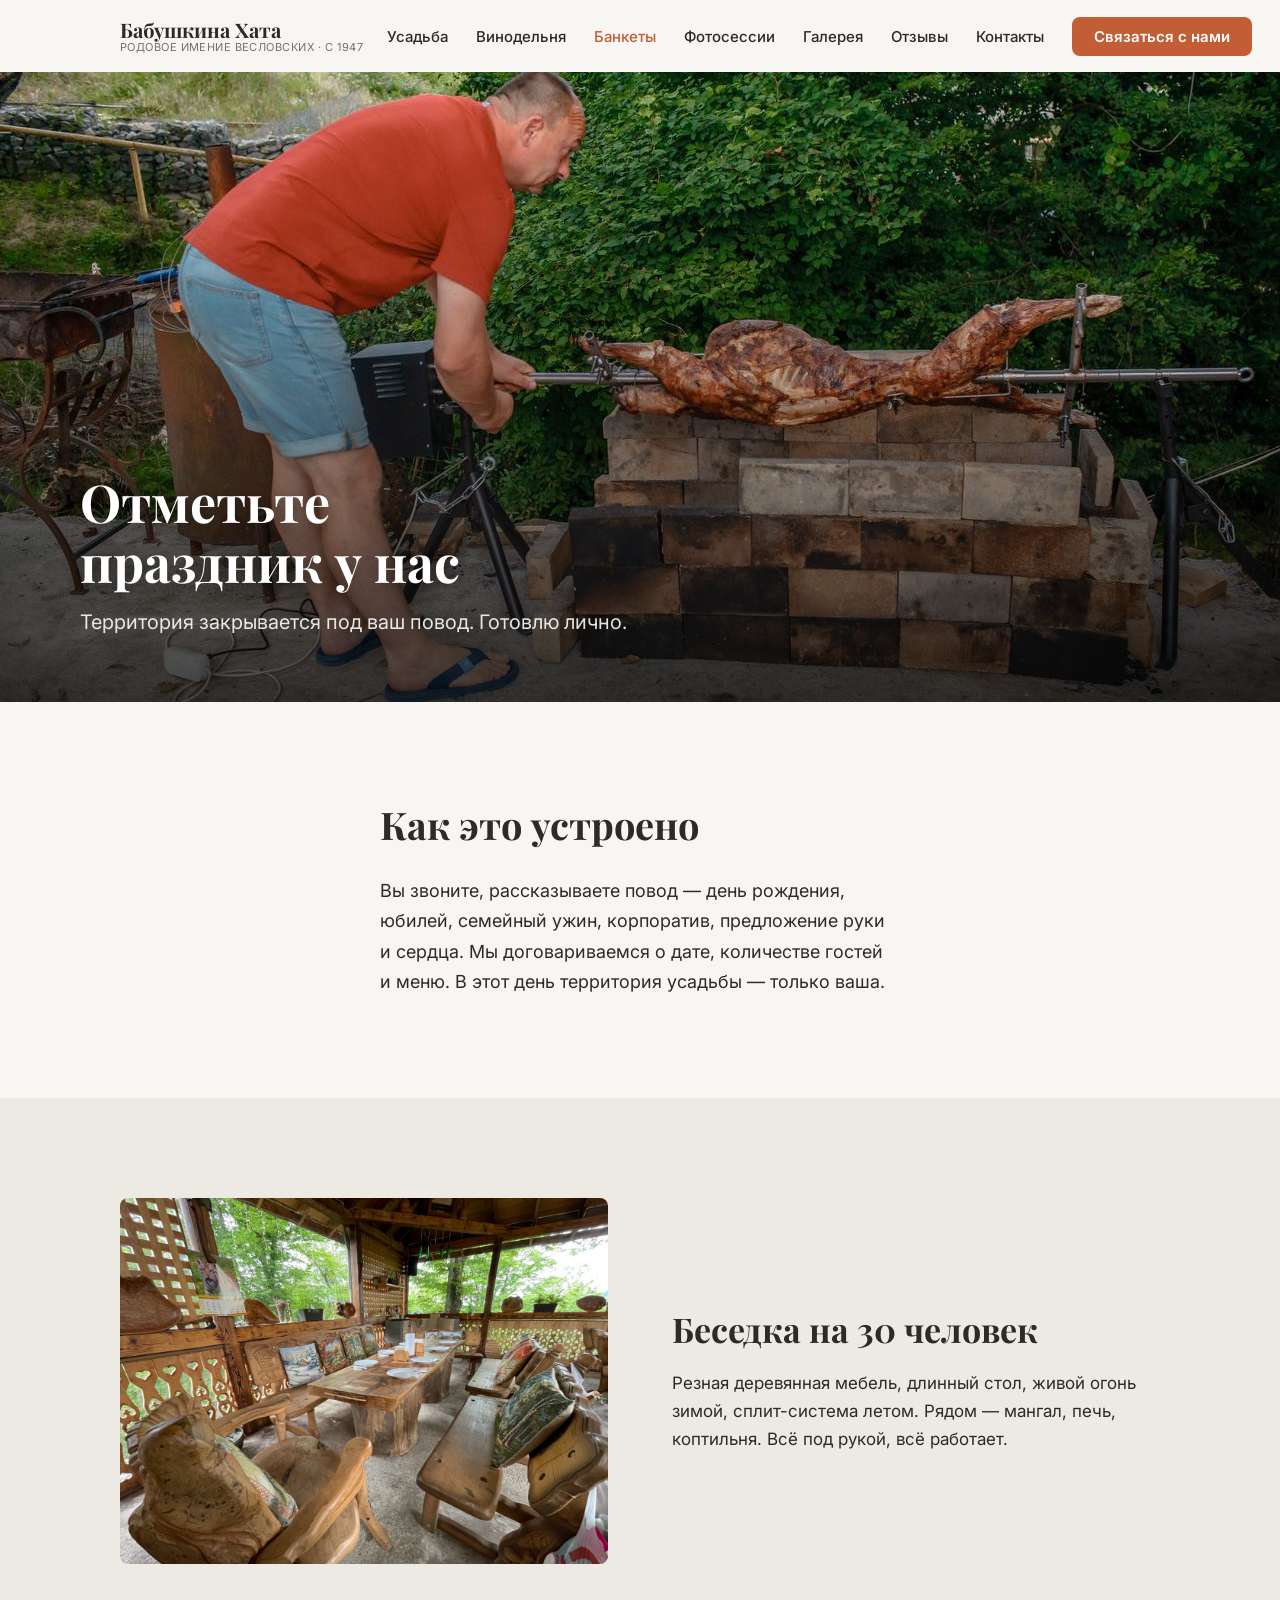
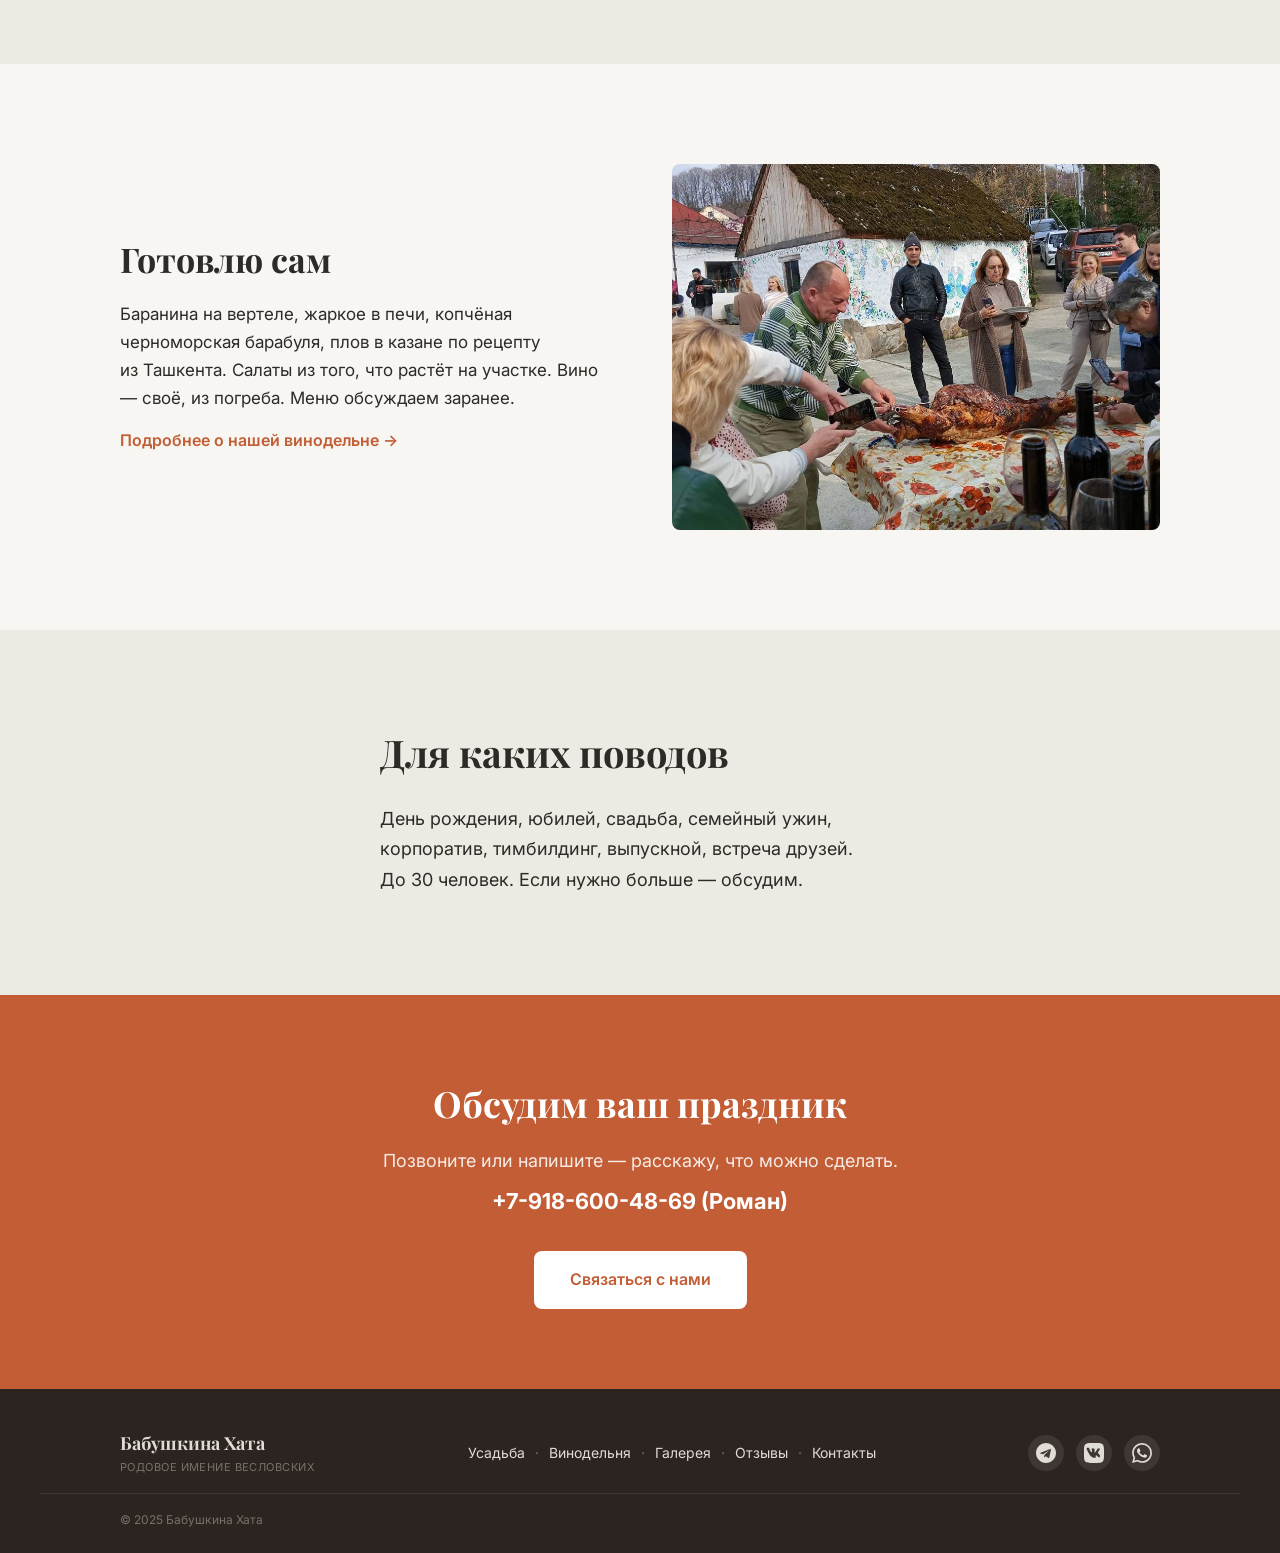
==== banquets.html @ 0d8b3076 "Update" ====
<!doctype html>
<html lang="ru">
<head>
<meta charset="utf-8"/>
<meta name="viewport" content="width=device-width, initial-scale=1"/>
<title>Банкеты и праздники — Бабушкина Хата · Сочи</title>
<meta name="description" content="Банкеты до 30 человек в усадьбе Бабушкина Хата. Открытая беседка, живой огонь, меню от хозяина. Сочи, с. Прогресс."/>
<link rel="preconnect" href="https://fonts.googleapis.com"/>
<link rel="preconnect" href="https://fonts.gstatic.com" crossorigin=""/>
<link href="https://fonts.googleapis.com/css2?family=Playfair+Display:ital,wght@0,400;0,700;1,400&family=Inter:wght@400;500;600&display=swap" rel="stylesheet"/>
<style>
*, *::before, *::after { box-sizing: border-box; margin: 0; padding: 0; }
html { scroll-behavior: smooth; }
body { font-family: 'Inter', sans-serif; background: #F7F6F3; color: #2D2A27; font-size: 18px; line-height: 1.6; -webkit-font-smoothing: antialiased; }
h1, h2, h3 { text-wrap: balance; }
p { text-wrap: pretty; }
img { display: block; max-width: 100%; }
a { color: #C25D35; text-decoration: none; }
a:hover { color: #A34D2B; }
:root { --bg:#F7F6F3; --bg2:#EDEAE4; --dark:#2C2420; --text:#2D2A27; --text2:#7A7067; --accent:#C25D35; --accent-hover:#A34D2B; --border:#E0DCD6; --container:1200px; --side:80px; --gap:100px; }

/* HEADER */
.site-header { position: fixed; top: 0; left: 0; right: 0; z-index: 100; background: #F7F6F3; height: 72px; display: flex; align-items: center; transition: box-shadow 0.2s; }
.site-header.scrolled { box-shadow: 0 2px 8px rgba(0,0,0,0.06); }
.header-inner { max-width: var(--container); margin: 0 auto; padding: 0 var(--side); width: 100%; display: flex; align-items: center; justify-content: space-between; gap: 24px; }
.logo { display: flex; flex-direction: column; line-height: 1.15; text-decoration: none; flex-shrink: 0; }
.logo-main { font-family: 'Playfair Display', serif; font-size: 20px; font-weight: 700; color: var(--text); }
.logo-sub { font-size: 11px; color: var(--text2); font-weight: 400; letter-spacing: 0.04em; text-transform: uppercase; }
.main-nav { display: flex; align-items: center; gap: 28px; list-style: none; }
.main-nav a { font-size: 15px; font-weight: 500; color: var(--text); transition: color 0.15s; white-space: nowrap; }
.main-nav a:hover, .main-nav a.active { color: var(--accent); }
.nav-cta { background: var(--accent); color: #fff !important; padding: 10px 22px; border-radius: 8px; font-weight: 600 !important; font-size: 15px !important; transition: background 0.2s !important; }
.nav-cta:hover { background: var(--accent-hover) !important; }
.burger { display: none; flex-direction: column; gap: 5px; cursor: pointer; padding: 8px; background: none; border: none; }
.burger span { display: block; width: 24px; height: 2px; background: var(--text); border-radius: 2px; }
.mobile-nav-overlay { display: none; position: fixed; inset: 0; background: rgba(44,36,32,0.55); z-index: 200; }
.mobile-nav-overlay.open { display: block; }
.mobile-nav-panel { position: fixed; top: 0; right: 0; bottom: 0; width: 280px; background: var(--bg); z-index: 201; transform: translateX(100%); transition: transform 0.3s; padding: 80px 32px 40px; display: flex; flex-direction: column; gap: 8px; }
.mobile-nav-panel.open { transform: translateX(0); }
.mobile-nav-panel a { font-size: 18px; font-weight: 500; color: var(--text); padding: 10px 0; border-bottom: 1px solid var(--border); }
.mobile-nav-panel .nav-cta { margin-top: 16px; text-align: center; padding: 14px 22px; border: none; }
.mobile-close { position: absolute; top: 20px; right: 20px; background: none; border: none; font-size: 28px; cursor: pointer; color: var(--text2); line-height: 1; }

/* HERO */
.page-hero { position: relative; height: 70vh; min-height: 480px; margin-top: 72px; display: flex; align-items: flex-end; overflow: hidden; }
.page-hero img { position: absolute; inset: 0; width: 100%; height: 100%; object-fit: cover; object-position: center 60%; }
.page-hero-overlay { position: absolute; inset: 0; background: linear-gradient(to top, rgba(0,0,0,0.7) 0%, rgba(0,0,0,0.2) 55%, transparent 100%); }
.page-hero-content { position: relative; z-index: 2; padding: 0 var(--side) 64px; max-width: 760px; }
.page-hero-content h1 { font-family: 'Playfair Display', serif; font-size: 52px; font-weight: 700; color: #fff; line-height: 1.15; margin-bottom: 14px; text-shadow: 0 2px 16px rgba(0,0,0,0.4); }
.page-hero-content p { font-size: 20px; color: rgba(255,255,255,0.88); }

/* ТЕКСТОВЫЙ БЛОК ПО ЦЕНТРУ */
.text-center-section { padding: var(--gap) 0; }
.text-center-inner { max-width: 680px; margin: 0 auto; padding: 0 var(--side); }
.text-center-inner h2 { font-family: 'Playfair Display', serif; font-size: 38px; font-weight: 700; color: var(--text); margin-bottom: 28px; line-height: 1.2; }
.text-center-inner p { font-size: 18px; color: var(--text); line-height: 1.7; margin-bottom: 18px; }
.text-center-inner p:last-of-type { margin-bottom: 0; }

/* ДВУХКОЛОНОЧНЫЕ БЛОКИ */
.two-col { padding: 0; }
.two-col-inner { max-width: var(--container); margin: 0 auto; padding: var(--gap) var(--side); display: grid; grid-template-columns: 1fr 1fr; gap: 64px; align-items: center; }
.two-col-inner.reverse .col-photo { order: -1; }
.col-photo { border-radius: 8px; overflow: hidden; aspect-ratio: 4/3; }
.col-photo img { width: 100%; height: 100%; object-fit: cover; }
.col-text h2 { font-family: 'Playfair Display', serif; font-size: 34px; font-weight: 700; color: var(--text); margin-bottom: 20px; line-height: 1.2; }
.col-text p { font-size: 17px; color: var(--text); line-height: 1.65; margin-bottom: 16px; }
.col-text p:last-of-type { margin-bottom: 0; }

/* CTA */
.cta-section { background: var(--accent); padding: 80px var(--side); text-align: center; }
.cta-section h2 { font-family: 'Playfair Display', serif; font-size: 36px; font-weight: 700; color: #fff; margin-bottom: 14px; }
.cta-section p { font-size: 18px; color: rgba(255,255,255,0.88); margin-bottom: 8px; }
.cta-phone { display: block; font-size: 22px; font-weight: 700; color: #fff; margin-bottom: 32px; }
.cta-phone:hover { opacity: 0.85; color: #fff; }
.btn-white { display: inline-block; background: #fff; color: var(--accent); padding: 16px 36px; border-radius: 8px; font-size: 16px; font-weight: 600; transition: all 0.2s; }
.btn-white:hover { background: var(--bg); color: var(--accent-hover); }

/* ФУТЕР */
.site-footer { background: var(--dark); padding: 40px 0 24px; }
.footer-main { max-width: var(--container); margin: 0 auto; padding: 0 var(--side); display: grid; grid-template-columns: auto 1fr auto; gap: 32px; align-items: center; }
.footer-logo { display: flex; flex-direction: column; gap: 2px; text-decoration: none; }
.footer-logo-main { font-family: 'Playfair Display', serif; font-size: 18px; font-weight: 700; color: #E0DCD6; }
.footer-logo-sub { font-size: 11px; color: #7A7067; letter-spacing: 0.04em; text-transform: uppercase; }
.footer-nav { display: flex; align-items: center; gap: 10px; flex-wrap: wrap; justify-content: center; }
.footer-nav a { font-size: 14px; color: #E0DCD6; transition: color 0.15s; white-space: nowrap; text-decoration: none; }
.footer-nav a:hover { color: #fff; }
.footer-sep { color: #7A7067; font-size: 14px; }
.footer-socials { display: flex; align-items: center; gap: 12px; }
.social-icon { display: flex; align-items: center; justify-content: center; width: 36px; height: 36px; border-radius: 50%; background: rgba(224,220,214,0.1); color: #E0DCD6; transition: all 0.2s; }
.social-icon:hover { background: rgba(224,220,214,0.2); color: #fff; }
.footer-bottom { max-width: var(--container); margin: 16px auto 0; padding: 16px var(--side) 0; border-top: 1px solid rgba(224,220,214,0.1); }
.footer-bottom p { font-size: 12px; color: #7A7067; }

@media (max-width: 1199px) { :root { --side: 40px; } .footer-main { grid-template-columns: 1fr 1fr; } .footer-brand { grid-column: 1/-1; } }
@media (max-width: 767px) {
  :root { --side: 24px; --gap: 56px; }
  .site-header { height: 60px; }
  .main-nav { display: none; }
  .burger { display: flex; }
  .page-hero { height: 60vh; }
  .page-hero-content h1 { font-size: 32px; }
  .page-hero-content p { font-size: 17px; }
  .two-col-inner { grid-template-columns: 1fr; gap: 28px; }
  .two-col-inner.reverse .col-photo { order: 0; }
  .col-text h2, .text-center-inner h2 { font-size: 26px; }
  .cta-section h2 { font-size: 26px; }
  .footer-main { grid-template-columns: 1fr; gap: 20px; }
  .footer-nav, .footer-socials { justify-content: flex-start; }
}

/* === ГЛОБАЛЬНЫЙ МОБИЛЬНЫЙ ФИК (768px) === */
@media (max-width: 768px) {
  /* Общие отступы */
  :root { --side: 16px !important; }
  
  /* Hero */
  .page-hero { height: 60vh !important; min-height: 320px !important; }
  .page-hero-content h1,
  .page-hero-content h1,
  h1 { font-size: 2rem !important; }
  .page-hero-content p,
  .hero-subtitle { font-size: 1rem !important; }
  .page-hero-content { padding: 0 24px 40px !important; }
  .hero-content { padding: 0 24px 52px !important; }
  .hero-title { font-size: 2rem !important; }
  .hero-subtitle { font-size: 1rem !important; }
  .hero-desc { font-size: 1rem !important; }

  /* Двухколоночные блоки */
  .two-col-inner,
  .two-col-inner.reverse,
  .about-inner,
  .trust-inner,
  .contacts-inner,
  .tasting-immersive {
    grid-template-columns: 1fr !important;
    gap: 24px !important;
    padding: 40px 16px !important;
  }
  .two-col-inner.reverse .col-photo,
  .about-photo { order: -1 !important; }
  .col-photo,
  .about-photo,
  .trust-photo { aspect-ratio: 16/9 !important; width: 100% !important; }

  /* Карточки */
  .cards-grid,
  .reviews-carousel,
  .artifacts-grid,
  .philosophy-grid { grid-template-columns: 1fr !important; }

  /* Тексты */
  body { font-size: 16px !important; }
  .col-text p,
  .about-text p,
  .history-inner p,
  .heritage-inner p { font-size: 16px !important; }
  .section-title,
  h2 { font-size: 1.6rem !important; }
  h3 { font-size: 1.2rem !important; }

  /* Секции */
  .tips-inner,
  .directions-inner,
  .history-inner,
  .heritage-inner,
  .text-center-inner { padding: 0 16px !important; }
  .text-center-section,
  .tips-section,
  .directions-section { padding: 40px 0 !important; }

  /* Footer */
  .footer-main {
    grid-template-columns: 1fr !important;
    gap: 20px !important;
    text-align: center !important;
  }
  .footer-nav,
  .footer-socials,
  .footer-contacts-row { justify-content: center !important; flex-wrap: wrap !important; }
  .footer-bottom { text-align: center !important; }

  /* Галерея */
  .gallery-grid { columns: 1 !important; }
  .gallery-header { padding: 40px 16px 32px !important; }
  .gallery-header h1 { font-size: 1.8rem !important; }
  .filters { padding: 0 16px 32px !important; }

  /* CTA */
  .cta-section { padding: 48px 16px !important; }
  .cta-section h2 { font-size: 1.6rem !important; }
  .cta-phone { font-size: 1.2rem !important; }

  /* Contacts */
  .contacts-map iframe { height: 240px !important; }
  .contacts-text h1 { font-size: 2rem !important; }
  .phone-link { font-size: 1.5rem !important; }

  /* page-wrap */
  .page-wrap { padding: 40px 16px !important; }
  .page-header h1 { font-size: 2rem !important; }
}

/* === МОБИЛЬНАЯ ШАПКА — КРИТИЧЕСКИЙ ФИК === */
@media screen and (max-width: 768px) {
  .main-nav { display: none !important; }
  .burger { display: flex !important; }
  .site-header { height: 60px !important; }
  .header-inner { padding: 0 16px !important; }

  /* Reels — адаптив */
  .reel-thumb {
    flex: 0 0 140px !important;
    height: 240px !important;
  }
  .reels-wrapper { padding: 0 16px !important; }

  /* Горизонтальные видео — 1 колонка */
  .video-horiz {
    grid-template-columns: 1fr !important;
    padding: 0 16px !important;
  }

  /* Hero */
  .hero { height: 70vh !important; }
  .hero-content { padding: 0 16px 52px !important; }
  .hero-title { font-size: 2rem !important; }
  .hero-subtitle { font-size: 1rem !important; }
  .hero-desc { font-size: 1rem !important; }

  /* Карточки */
  .cards-grid {
    grid-template-columns: 1fr !important;
    padding: 0 16px !important;
  }

  /* Знакомство */
  .about-inner {
    grid-template-columns: 1fr !important;
    padding: 40px 16px !important;
    gap: 24px !important;
  }
  .about-photo { aspect-ratio: 16/9 !important; }

  /* Доверие */
  .trust-inner {
    grid-template-columns: 1fr !important;
    padding: 40px 16px !important;
    gap: 24px !important;
  }

  /* Отзывы */
  .reviews-carousel {
    grid-template-columns: 1fr !important;
    padding: 0 16px !important;
  }

  /* Контакты */
  .contacts-inner {
    grid-template-columns: 1fr !important;
    padding: 40px 16px !important;
    gap: 24px !important;
  }

  /* Цитата */
  .quote-text { font-size: 1.5rem !important; }
  .quote-section { padding: 60px 16px !important; }
}
</style>
</head>
<body>

<!-- ХЕДЕР -->
<header class="site-header" id="site-header">
  <div class="header-inner">
    <a class="logo" href="index.html">
      <span class="logo-main">Бабушкина Хата</span>
      <span class="logo-sub">Родовое имение Весловских · с&nbsp;1947</span>
    </a>
    <nav>
      <ul class="main-nav">
        <li><a href="usadba.html">Усадьба</a></li>
        <li><a href="vinodelnya.html">Винодельня</a></li>
        <li><a href="banquets.html" class="active">Банкеты</a></li>
        <li><a href="photosessions.html">Фотосессии</a></li>
        <li><a href="gallery.html">Галерея</a></li>
        <li><a href="reviews.html">Отзывы</a></li>
        <li><a href="contacts.html">Контакты</a></li>
        <li><a class="nav-cta" href="contacts.html">Связаться с нами</a></li>
      </ul>
    </nav>
    <button class="burger" id="burger-btn" aria-label="Меню"><span></span><span></span><span></span></button>
  </div>
</header>
<div class="mobile-nav-overlay" id="mobile-overlay"></div>
<nav class="mobile-nav-panel" id="mobile-panel">
  <button class="mobile-close" id="mobile-close">×</button>
  <a href="usadba.html">Усадьба</a>
  <a href="vinodelnya.html">Винодельня</a>
  <a href="banquets.html">Банкеты</a>
  <a href="photosessions.html">Фотосессии</a>
  <a href="gallery.html">Галерея</a>
  <a href="reviews.html">Отзывы</a>
  <a href="contacts.html">Контакты</a>
  <a class="nav-cta" href="contacts.html">Связаться с нами</a>
</nav>

<main>

<!-- HERO -->
<section class="page-hero">
  <img src="assets/photos/photo_367.jpg" alt="Банкет у&nbsp;стены хаты" loading="eager"/>
  <div class="page-hero-overlay"></div>
  <div class="page-hero-content">
    <h1>Отметьте праздник у&nbsp;нас</h1>
    <p>Территория закрывается под ваш повод. Готовлю лично.</p>
  </div>
</section>

<!-- КАК УСТРОЕНО -->
<section class="text-center-section" style="background: var(--bg);">
  <div class="text-center-inner">
    <h2>Как это устроено</h2>
    <p>Вы&nbsp;звоните, рассказываете повод — день рождения, юбилей, семейный ужин, корпоратив, предложение руки и&nbsp;сердца. Мы&nbsp;договариваемся о&nbsp;дате, количестве гостей и&nbsp;меню. В&nbsp;этот день территория усадьбы — только ваша.</p>
  </div>
</section>

<!-- БЕСЕДКА -->
<section class="two-col" style="background: var(--bg2);">
  <div class="two-col-inner reverse">
    <div class="col-text">
      <h2>Беседка на&nbsp;30 человек</h2>
      <p>Резная деревянная мебель, длинный стол, живой огонь зимой, сплит-система летом. Рядом — мангал, печь, коптильня. Всё под рукой, всё работает.</p>
    </div>
    <div class="col-photo">
      <img src="assets/photos/photo_368.jpg" alt="Банкетная беседка" loading="lazy"/>
    </div>
  </div>
</section>

<!-- МЕНЮ -->
<section class="two-col" style="background: var(--bg);">
  <div class="two-col-inner">
    <div class="col-text">
      <h2>Готовлю сам</h2>
      <p>Баранина на&nbsp;вертеле, жаркое в&nbsp;печи, копчёная черноморская барабуля, плов в&nbsp;казане по&nbsp;рецепту из&nbsp;Ташкента. Салаты из&nbsp;того, что растёт на&nbsp;участке. Вино — своё, из&nbsp;погреба. Меню обсуждаем заранее.</p>
      <a href="vinodelnya.html" style="display:inline-flex; align-items:center; gap:4px; margin-top:16px; font-size:16px; font-weight:600; color:#C25D35;">Подробнее о&nbsp;нашей винодельне →</a>
    </div>
    <div class="col-photo">
      <img src="assets/photos/photo_395.jpg" alt="Мясо на&nbsp;огне" loading="lazy"/>
    </div>
  </div>
</section>

<!-- ПОВОДЫ -->
<section class="text-center-section" style="background: var(--bg2);">
  <div class="text-center-inner">
    <h2>Для каких поводов</h2>
    <p>День рождения, юбилей, свадьба, семейный ужин, корпоратив, тимбилдинг, выпускной, встреча друзей. До&nbsp;30 человек. Если нужно больше — обсудим.</p>
  </div>
</section>

<!-- CTA -->
<section class="cta-section">
  <h2>Обсудим ваш праздник</h2>
  <p>Позвоните или напишите — расскажу, что можно сделать.</p>
  <a class="cta-phone" href="tel:+79186004869">+7-918-600-48-69 (Роман)</a>
  <a class="btn-white" href="contacts.html">Связаться с&nbsp;нами</a>
</section>

</main>

<!-- ФУТЕР -->
<footer class="site-footer">
  <div class="footer-main">
    <div class="footer-brand">
      <a class="footer-logo" href="index.html">
        <span class="footer-logo-main">Бабушкина Хата</span>
        <span class="footer-logo-sub">Родовое имение Весловских</span>
      </a>
    </div>
    <nav class="footer-nav">
      <a href="usadba.html">Усадьба</a>
      <span class="footer-sep">·</span>
      <a href="vinodelnya.html">Винодельня</a>
      <span class="footer-sep">·</span>
      <a href="gallery.html">Галерея</a>
      <span class="footer-sep">·</span>
      <a href="reviews.html">Отзывы</a>
      <span class="footer-sep">·</span>
      <a href="contacts.html">Контакты</a>
    </nav>
    <div class="footer-socials">
      <a href="https://t.me/babushkinahata" target="_blank" rel="noreferrer" title="Telegram" class="social-icon">
        <svg width="20" height="20" viewBox="0 0 24 24" fill="currentColor"><path d="M12 0C5.373 0 0 5.373 0 12s5.373 12 12 12 12-5.373 12-12S18.627 0 12 0zm5.894 8.221l-1.97 9.28c-.145.658-.537.818-1.084.508l-3-2.21-1.447 1.394c-.16.16-.295.295-.605.295l.213-3.053 5.56-5.023c.242-.213-.054-.333-.373-.12l-6.871 4.326-2.962-.924c-.643-.204-.657-.643.136-.953l11.57-4.461c.537-.194 1.006.131.833.941z"/></svg>
      </a>
      <a href="https://vk.com/public211361808" target="_blank" rel="noreferrer" title="ВКонтакте" class="social-icon">
        <svg width="20" height="20" viewBox="0 0 24 24" fill="currentColor"><path d="M15.684 0H8.316C1.592 0 0 1.592 0 8.316v7.368C0 22.408 1.592 24 8.316 24h7.368C22.408 24 24 22.408 24 15.684V8.316C24 1.592 22.408 0 15.684 0zm3.692 17.123h-1.744c-.66 0-.862-.525-2.049-1.714-1.033-1.01-1.49-.9-1.49.3v1.414c0 .44-.24.7-.9.7-2.44 0-4.97-1.522-6.64-4.097-2.694-3.83-3.44-6.7-3.44-7.295 0-.36.13-.62.62-.62h1.744c.46 0 .63.21.81.7.88 2.52 2.36 4.737 2.97 4.737.23 0 .33-.1.33-.66V8.84c-.07-1.19-.69-1.29-.69-1.71 0-.22.18-.44.47-.44h2.74c.39 0 .53.21.53.65v3.52c0 .39.17.53.29.53.23 0 .42-.14.84-.56 1.3-1.46 2.23-3.7 2.23-3.7.12-.26.34-.5.8-.5h1.744c.52 0 .64.27.52.65-.22.99-2.33 3.98-2.33 3.98-.18.3-.25.43 0 .76.18.25.77.75 1.16 1.2.72.82 1.27 1.51 1.42 1.99.15.47-.1.71-.57.71z"/></svg>
      </a>
      <a href="https://wa.me/79186004869" target="_blank" rel="noreferrer" title="WhatsApp" class="social-icon">
        <svg width="20" height="20" viewBox="0 0 24 24" fill="currentColor"><path d="M17.472 14.382c-.297-.149-1.758-.867-2.03-.967-.273-.099-.471-.148-.67.15-.197.297-.767.966-.94 1.164-.173.199-.347.223-.644.075-.297-.15-1.255-.463-2.39-1.475-.883-.788-1.48-1.761-1.653-2.059-.173-.297-.018-.458.13-.606.134-.133.298-.347.446-.52.149-.174.198-.298.298-.497.099-.198.05-.371-.025-.52-.075-.149-.669-1.612-.916-2.207-.242-.579-.487-.5-.669-.51-.173-.008-.371-.01-.57-.01-.198 0-.52.074-.792.372-.272.297-1.04 1.016-1.04 2.479 0 1.462 1.065 2.875 1.213 3.074.149.198 2.096 3.2 5.077 4.487.709.306 1.262.489 1.694.625.712.227 1.36.195 1.871.118.571-.085 1.758-.719 2.006-1.413.248-.694.248-1.289.173-1.413-.074-.124-.272-.198-.57-.347m-5.421 7.403h-.004a9.87 9.87 0 0 1-5.031-1.378l-.361-.214-3.741.982.998-3.648-.235-.374a9.86 9.86 0 0 1-1.51-5.26c.001-5.45 4.436-9.884 9.888-9.884 2.64 0 5.122 1.03 6.988 2.898a9.825 9.825 0 0 1 2.893 6.994c-.003 5.45-4.437 9.884-9.885 9.884m8.413-18.297A11.815 11.815 0 0 0 12.05 0C5.495 0 .16 5.335.157 11.892c0 2.096.547 4.142 1.588 5.945L.057 24l6.305-1.654a11.882 11.882 0 0 0 5.683 1.448h.005c6.554 0 11.89-5.335 11.893-11.893a11.821 11.821 0 0 0-3.48-8.413z"/></svg>
      </a>
    </div>
  </div>
  <div class="footer-bottom">
    <p>© 2025 Бабушкина Хата</p>
  </div>
</footer>

<script>
document.querySelectorAll('p, h1, h2, h3').forEach(function(el) {
  el.innerHTML = el.innerHTML.replace(/([^>\s])\s+(\S+)\s*$/, '$1\u00a0$2');
});
const header = document.getElementById('site-header');
window.addEventListener('scroll', function() { header.classList.toggle('scrolled', window.scrollY > 10); }, { passive: true });
const burgerBtn = document.getElementById('burger-btn');
const mobileOverlay = document.getElementById('mobile-overlay');
const mobilePanel = document.getElementById('mobile-panel');
const mobileClose = document.getElementById('mobile-close');
function openMenu() { mobileOverlay.classList.add('open'); mobilePanel.classList.add('open'); document.body.style.overflow = 'hidden'; }
function closeMenu() { mobileOverlay.classList.remove('open'); mobilePanel.classList.remove('open'); document.body.style.overflow = ''; }
burgerBtn.addEventListener('click', openMenu);
mobileOverlay.addEventListener('click', closeMenu);
mobileClose.addEventListener('click', closeMenu);
</script>
</body>
</html>
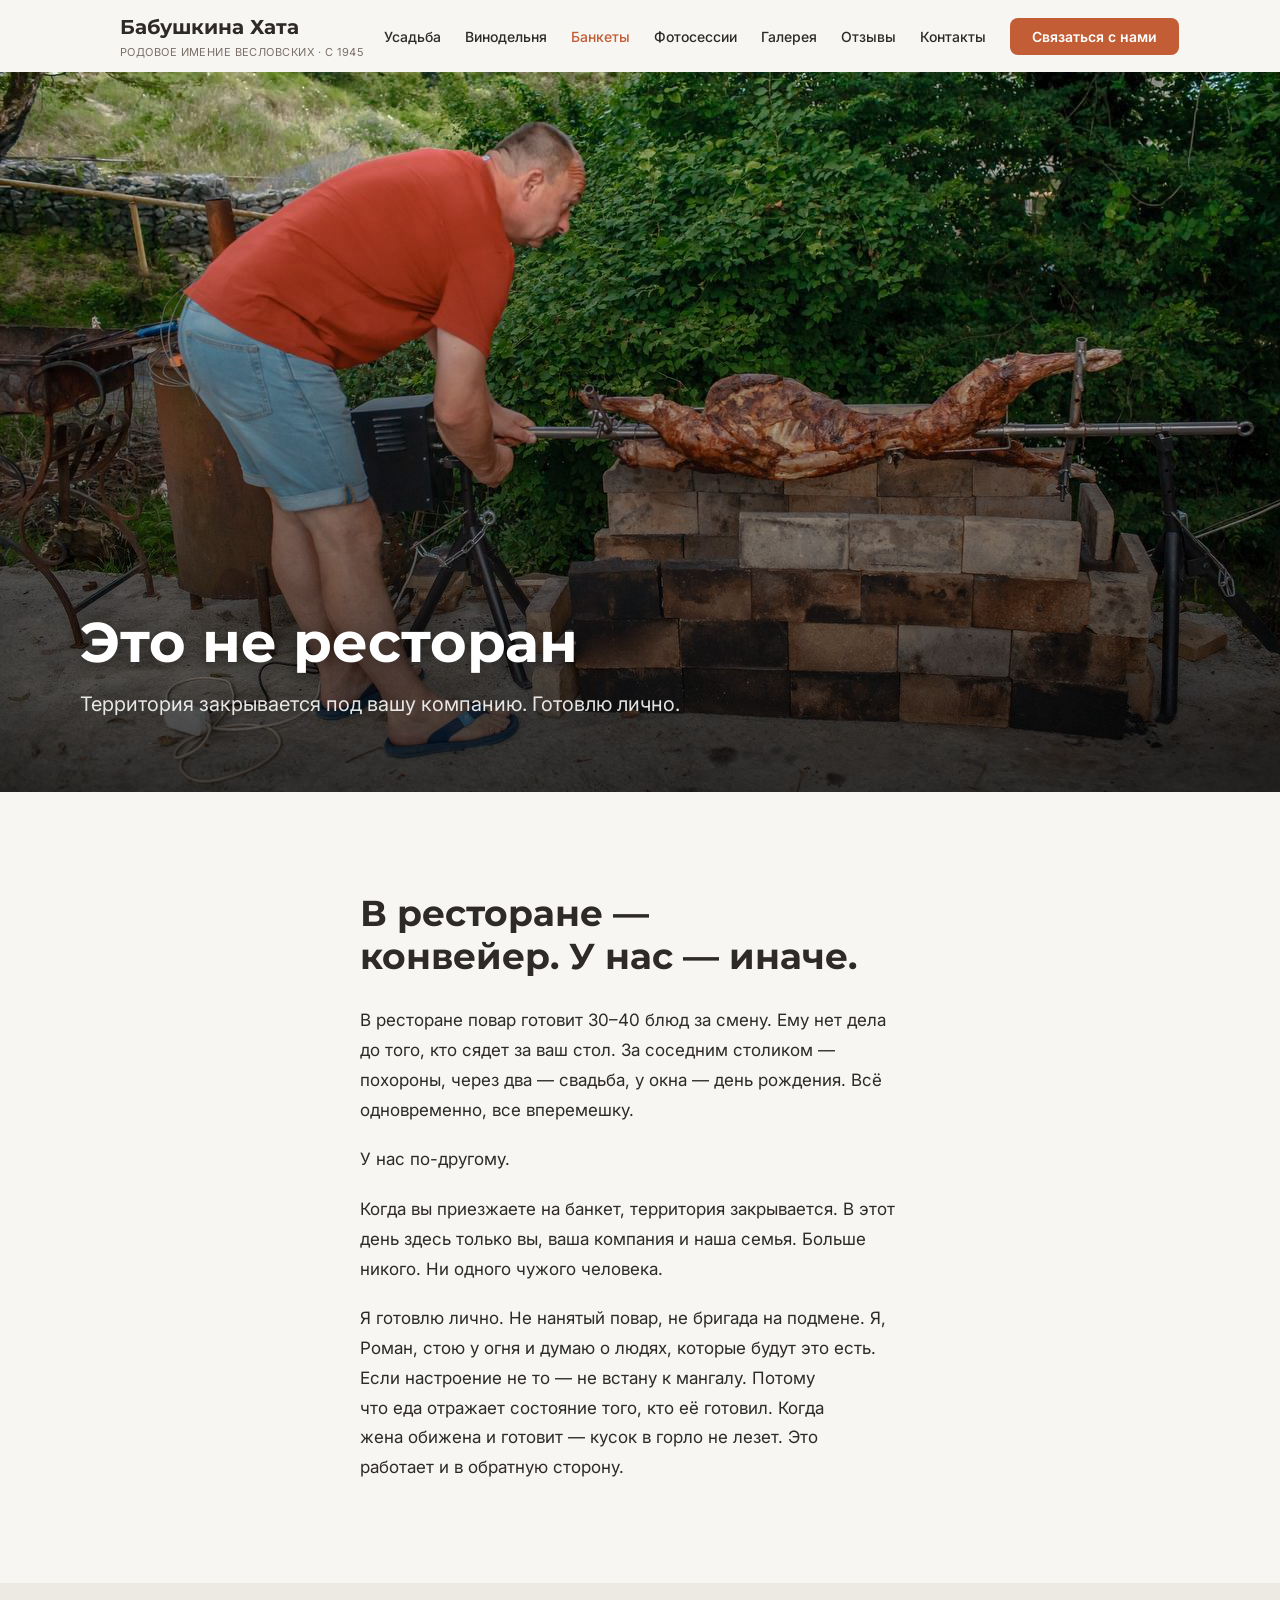
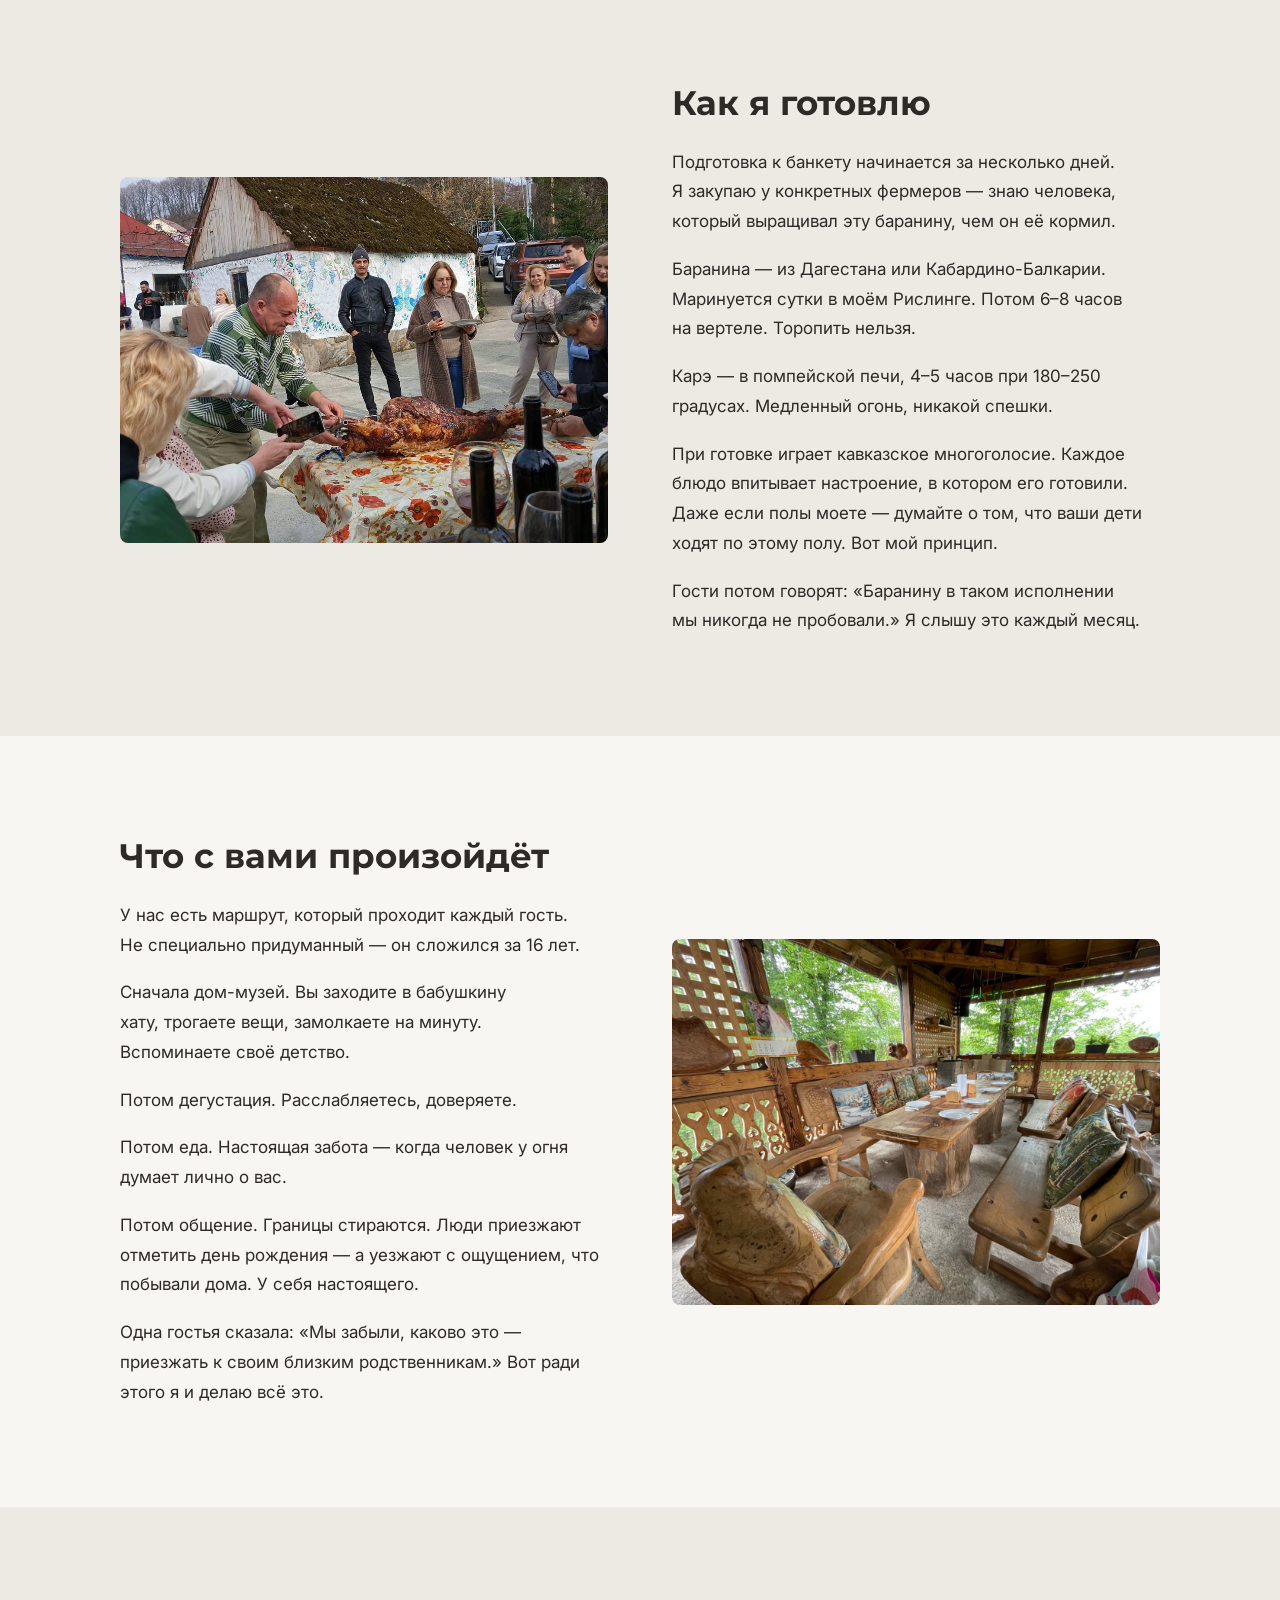
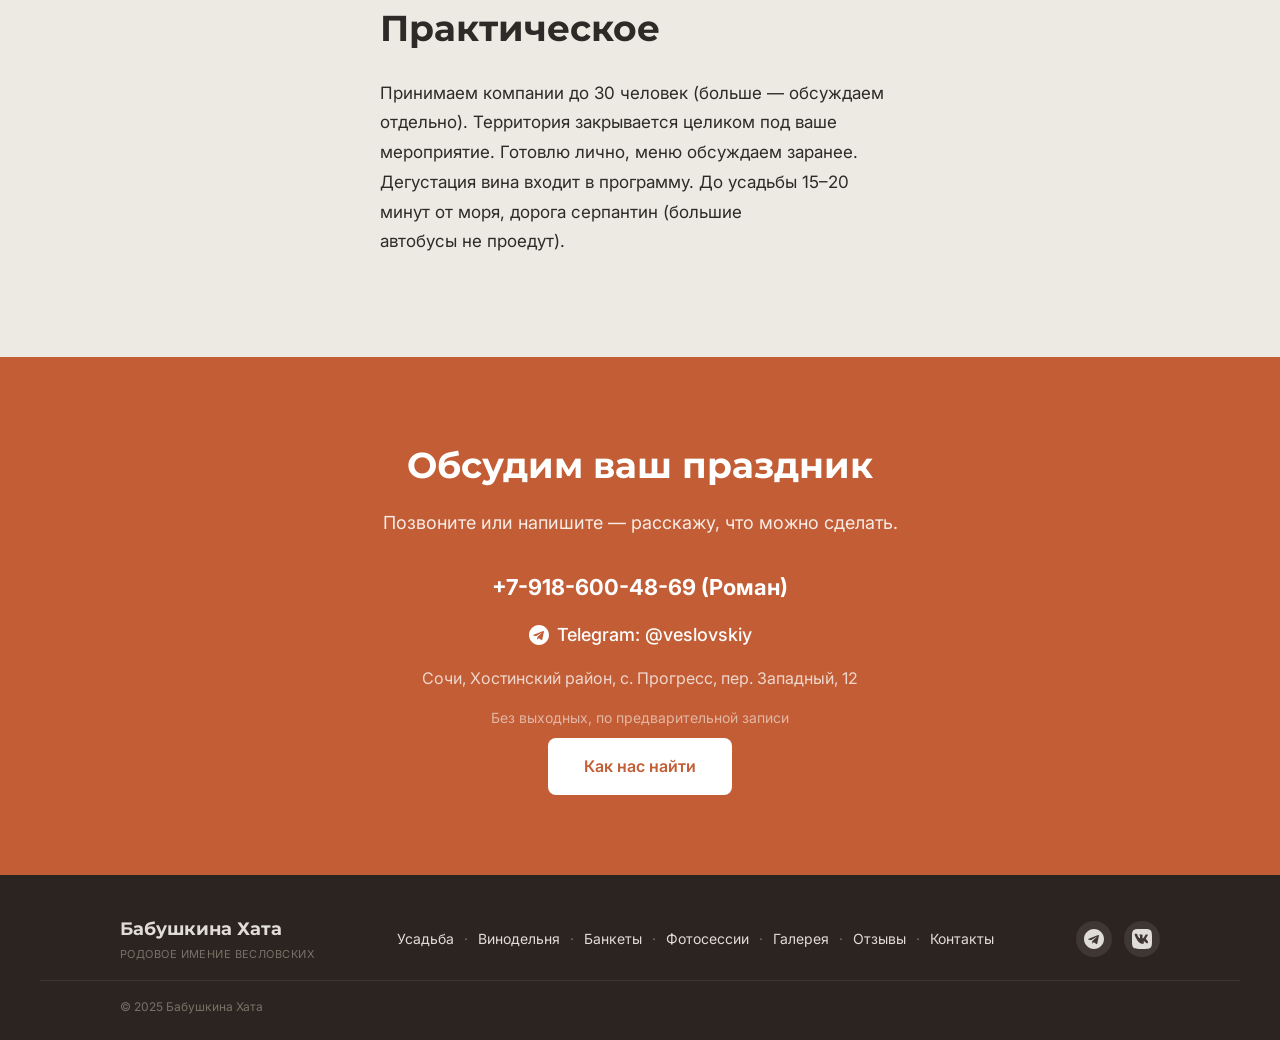
==== commit 00d4c268: "v2: обновлённый сайт" ====
--- a/banquets.html
+++ b/banquets.html
@@ -3,11 +3,11 @@
 <head>
 <meta charset="utf-8"/>
 <meta name="viewport" content="width=device-width, initial-scale=1"/>
-<title>Банкеты и праздники — Бабушкина Хата · Сочи</title>
-<meta name="description" content="Банкеты до 30 человек в усадьбе Бабушкина Хата. Открытая беседка, живой огонь, меню от хозяина. Сочи, с. Прогресс."/>
+<title>Банкеты — Бабушкина Хата · Сочи</title>
+<meta name="description" content="Банкеты до 30 человек в усадьбе Бабушкина Хата. Закрытая территория, авторское меню от хозяина, своё вино. Сочи, с. Прогресс."/>
 <link rel="preconnect" href="https://fonts.googleapis.com"/>
 <link rel="preconnect" href="https://fonts.gstatic.com" crossorigin=""/>
-<link href="https://fonts.googleapis.com/css2?family=Playfair+Display:ital,wght@0,400;0,700;1,400&family=Inter:wght@400;500;600&display=swap" rel="stylesheet"/>
+<link href="https://fonts.googleapis.com/css2?family=Montserrat:wght@400;600;700&family=Inter:wght@400;500;600&display=swap" rel="stylesheet"/>
 <style>
 *, *::before, *::after { box-sizing: border-box; margin: 0; padding: 0; }
 html { scroll-behavior: smooth; }
@@ -17,411 +17,240 @@
 img { display: block; max-width: 100%; }
 a { color: #C25D35; text-decoration: none; }
 a:hover { color: #A34D2B; }
-:root { --bg:#F7F6F3; --bg2:#EDEAE4; --dark:#2C2420; --text:#2D2A27; --text2:#7A7067; --accent:#C25D35; --accent-hover:#A34D2B; --border:#E0DCD6; --container:1200px; --side:80px; --gap:100px; }
-
-/* HEADER */
-.site-header { position: fixed; top: 0; left: 0; right: 0; z-index: 100; background: #F7F6F3; height: 72px; display: flex; align-items: center; transition: box-shadow 0.2s; }
-.site-header.scrolled { box-shadow: 0 2px 8px rgba(0,0,0,0.06); }
-.header-inner { max-width: var(--container); margin: 0 auto; padding: 0 var(--side); width: 100%; display: flex; align-items: center; justify-content: space-between; gap: 24px; }
-.logo { display: flex; flex-direction: column; line-height: 1.15; text-decoration: none; flex-shrink: 0; }
-.logo-main { font-family: 'Playfair Display', serif; font-size: 20px; font-weight: 700; color: var(--text); }
-.logo-sub { font-size: 11px; color: var(--text2); font-weight: 400; letter-spacing: 0.04em; text-transform: uppercase; }
-.main-nav { display: flex; align-items: center; gap: 28px; list-style: none; }
-.main-nav a { font-size: 15px; font-weight: 500; color: var(--text); transition: color 0.15s; white-space: nowrap; }
-.main-nav a:hover, .main-nav a.active { color: var(--accent); }
-.nav-cta { background: var(--accent); color: #fff !important; padding: 10px 22px; border-radius: 8px; font-weight: 600 !important; font-size: 15px !important; transition: background 0.2s !important; }
+:root { --bg:#F7F6F3; --bg2:#EDEAE4; --dark:#2C2420; --text:#2D2A27; --text2:#7A7067; --accent:#C25D35; --accent-hover:#A34D2B; --border:#E0DCD6; --max:1200px; --side:80px; --gap:100px; }
+
+.site-header { position: fixed; top: 0; left: 0; right: 0; z-index: 100; background: var(--bg); height: 72px; display: flex; align-items: center; transition: box-shadow .2s; }
+.site-header.scrolled { box-shadow: 0 2px 8px rgba(0,0,0,.06); }
+.h-inner { max-width: var(--max); margin: 0 auto; padding: 0 var(--side); width: 100%; display: flex; align-items: center; justify-content: space-between; gap: 20px; }
+.logo { display: flex; flex-direction: column; gap: 1px; text-decoration: none; flex-shrink: 0; }
+.logo-t { font-family: 'Montserrat', sans-serif; font-size: 20px; font-weight: 700; color: var(--text); }
+.logo-s { font-size: 11px; color: var(--text2); letter-spacing: .04em; text-transform: uppercase; }
+.nav { display: flex; align-items: center; gap: 24px; list-style: none; }
+.nav a { font-size: 14px; font-weight: 500; color: var(--text); transition: color .15s; white-space: nowrap; }
+.nav a:hover, .nav a.active { color: var(--accent); }
+.nav-cta { background: var(--accent); color: #fff !important; padding: 10px 22px; border-radius: 8px; font-weight: 600 !important; transition: background .2s !important; }
 .nav-cta:hover { background: var(--accent-hover) !important; }
 .burger { display: none; flex-direction: column; gap: 5px; cursor: pointer; padding: 8px; background: none; border: none; }
 .burger span { display: block; width: 24px; height: 2px; background: var(--text); border-radius: 2px; }
-.mobile-nav-overlay { display: none; position: fixed; inset: 0; background: rgba(44,36,32,0.55); z-index: 200; }
-.mobile-nav-overlay.open { display: block; }
-.mobile-nav-panel { position: fixed; top: 0; right: 0; bottom: 0; width: 280px; background: var(--bg); z-index: 201; transform: translateX(100%); transition: transform 0.3s; padding: 80px 32px 40px; display: flex; flex-direction: column; gap: 8px; }
-.mobile-nav-panel.open { transform: translateX(0); }
-.mobile-nav-panel a { font-size: 18px; font-weight: 500; color: var(--text); padding: 10px 0; border-bottom: 1px solid var(--border); }
-.mobile-nav-panel .nav-cta { margin-top: 16px; text-align: center; padding: 14px 22px; border: none; }
-.mobile-close { position: absolute; top: 20px; right: 20px; background: none; border: none; font-size: 28px; cursor: pointer; color: var(--text2); line-height: 1; }
-
-/* HERO */
-.page-hero { position: relative; height: 70vh; min-height: 480px; margin-top: 72px; display: flex; align-items: flex-end; overflow: hidden; }
-.page-hero img { position: absolute; inset: 0; width: 100%; height: 100%; object-fit: cover; object-position: center 60%; }
-.page-hero-overlay { position: absolute; inset: 0; background: linear-gradient(to top, rgba(0,0,0,0.7) 0%, rgba(0,0,0,0.2) 55%, transparent 100%); }
-.page-hero-content { position: relative; z-index: 2; padding: 0 var(--side) 64px; max-width: 760px; }
-.page-hero-content h1 { font-family: 'Playfair Display', serif; font-size: 52px; font-weight: 700; color: #fff; line-height: 1.15; margin-bottom: 14px; text-shadow: 0 2px 16px rgba(0,0,0,0.4); }
-.page-hero-content p { font-size: 20px; color: rgba(255,255,255,0.88); }
-
-/* ТЕКСТОВЫЙ БЛОК ПО ЦЕНТРУ */
-.text-center-section { padding: var(--gap) 0; }
-.text-center-inner { max-width: 680px; margin: 0 auto; padding: 0 var(--side); }
-.text-center-inner h2 { font-family: 'Playfair Display', serif; font-size: 38px; font-weight: 700; color: var(--text); margin-bottom: 28px; line-height: 1.2; }
-.text-center-inner p { font-size: 18px; color: var(--text); line-height: 1.7; margin-bottom: 18px; }
-.text-center-inner p:last-of-type { margin-bottom: 0; }
-
-/* ДВУХКОЛОНОЧНЫЕ БЛОКИ */
-.two-col { padding: 0; }
-.two-col-inner { max-width: var(--container); margin: 0 auto; padding: var(--gap) var(--side); display: grid; grid-template-columns: 1fr 1fr; gap: 64px; align-items: center; }
-.two-col-inner.reverse .col-photo { order: -1; }
-.col-photo { border-radius: 8px; overflow: hidden; aspect-ratio: 4/3; }
-.col-photo img { width: 100%; height: 100%; object-fit: cover; }
-.col-text h2 { font-family: 'Playfair Display', serif; font-size: 34px; font-weight: 700; color: var(--text); margin-bottom: 20px; line-height: 1.2; }
-.col-text p { font-size: 17px; color: var(--text); line-height: 1.65; margin-bottom: 16px; }
-.col-text p:last-of-type { margin-bottom: 0; }
-
-/* CTA */
-.cta-section { background: var(--accent); padding: 80px var(--side); text-align: center; }
-.cta-section h2 { font-family: 'Playfair Display', serif; font-size: 36px; font-weight: 700; color: #fff; margin-bottom: 14px; }
-.cta-section p { font-size: 18px; color: rgba(255,255,255,0.88); margin-bottom: 8px; }
-.cta-phone { display: block; font-size: 22px; font-weight: 700; color: #fff; margin-bottom: 32px; }
-.cta-phone:hover { opacity: 0.85; color: #fff; }
-.btn-white { display: inline-block; background: #fff; color: var(--accent); padding: 16px 36px; border-radius: 8px; font-size: 16px; font-weight: 600; transition: all 0.2s; }
-.btn-white:hover { background: var(--bg); color: var(--accent-hover); }
-
-/* ФУТЕР */
+.mob-overlay { display: none; position: fixed; inset: 0; background: rgba(44,36,32,.55); z-index: 200; }
+.mob-overlay.open { display: block; }
+.mob-panel { position: fixed; top: 0; right: 0; bottom: 0; width: 280px; background: var(--bg); z-index: 201; transform: translateX(100%); transition: transform .3s; padding: 80px 32px 40px; display: flex; flex-direction: column; gap: 8px; }
+.mob-panel.open { transform: translateX(0); }
+.mob-panel a { font-size: 18px; font-weight: 500; color: var(--text); padding: 10px 0; border-bottom: 1px solid var(--border); }
+.mob-panel .nav-cta { margin-top: 16px; text-align: center; padding: 14px 22px; border: none; }
+.mob-close { position: absolute; top: 20px; right: 20px; background: none; border: none; font-size: 28px; cursor: pointer; color: var(--text2); }
+
+.hero { position: relative; height: 80vh; min-height: 520px; margin-top: 72px; display: flex; align-items: flex-end; overflow: hidden; }
+.hero img { position: absolute; inset: 0; width: 100%; height: 100%; object-fit: cover; object-position: center 60%; }
+.hero-grad { position: absolute; inset: 0; background: linear-gradient(to top, rgba(0,0,0,.72) 0%, rgba(0,0,0,.3) 50%, transparent 100%); }
+.hero-body { position: relative; z-index: 2; padding: 0 var(--side) 72px; max-width: 800px; }
+.hero-body h1 { font-family: 'Montserrat', sans-serif; font-size: 56px; font-weight: 700; color: #fff; line-height: 1.1; margin-bottom: 14px; text-shadow: 0 2px 16px rgba(0,0,0,.4); }
+.hero-body p { font-size: 20px; color: rgba(255,255,255,.88); }
+
+.sec { padding: var(--gap) 0; }
+.cnt { max-width: var(--max); margin: 0 auto; padding: 0 var(--side); }
+.prose { max-width: 720px; margin: 0 auto; padding: 0 var(--side); }
+.prose h2 { font-family: 'Montserrat', sans-serif; font-size: 36px; font-weight: 700; color: var(--text); line-height: 1.2; margin-bottom: 28px; }
+.prose p { font-size: 17px; color: var(--text); line-height: 1.75; margin-bottom: 20px; }
+.prose p:last-of-type { margin-bottom: 0; }
+.prose-sm { max-width: 680px; }
+
+.two { display: grid; grid-template-columns: 1fr 1fr; gap: 64px; align-items: center; }
+.two.rev .col-ph { order: -1; }
+.col-ph { border-radius: 8px; overflow: hidden; aspect-ratio: 4/3; }
+.col-ph img { width: 100%; height: 100%; object-fit: cover; }
+.col-tx h2 { font-family: 'Montserrat', sans-serif; font-size: 34px; font-weight: 700; color: var(--text); line-height: 1.2; margin-bottom: 24px; }
+.col-tx p { font-size: 17px; color: var(--text); line-height: 1.75; margin-bottom: 18px; max-width: 540px; }
+.col-tx p:last-of-type { margin-bottom: 0; }
+
+.cta-sec { background: var(--accent); padding: 80px var(--side); text-align: center; }
+.cta-sec h2 { font-family: 'Montserrat', sans-serif; font-size: 36px; font-weight: 700; color: #fff; margin-bottom: 14px; }
+.cta-sec > p { font-size: 18px; color: rgba(255,255,255,.88); margin-bottom: 8px; }
+.cta-phone { display: block; font-size: 22px; font-weight: 700; color: #fff; }
+.cta-phone:hover { opacity: .85; color: #fff; }
+.btn-w { display: inline-block; background: #fff; color: var(--accent); padding: 16px 36px; border-radius: 8px; font-size: 16px; font-weight: 600; transition: all .2s; }
+.btn-w:hover { background: var(--bg); color: var(--accent-hover); }
+
 .site-footer { background: var(--dark); padding: 40px 0 24px; }
-.footer-main { max-width: var(--container); margin: 0 auto; padding: 0 var(--side); display: grid; grid-template-columns: auto 1fr auto; gap: 32px; align-items: center; }
-.footer-logo { display: flex; flex-direction: column; gap: 2px; text-decoration: none; }
-.footer-logo-main { font-family: 'Playfair Display', serif; font-size: 18px; font-weight: 700; color: #E0DCD6; }
-.footer-logo-sub { font-size: 11px; color: #7A7067; letter-spacing: 0.04em; text-transform: uppercase; }
-.footer-nav { display: flex; align-items: center; gap: 10px; flex-wrap: wrap; justify-content: center; }
-.footer-nav a { font-size: 14px; color: #E0DCD6; transition: color 0.15s; white-space: nowrap; text-decoration: none; }
-.footer-nav a:hover { color: #fff; }
-.footer-sep { color: #7A7067; font-size: 14px; }
-.footer-socials { display: flex; align-items: center; gap: 12px; }
-.social-icon { display: flex; align-items: center; justify-content: center; width: 36px; height: 36px; border-radius: 50%; background: rgba(224,220,214,0.1); color: #E0DCD6; transition: all 0.2s; }
-.social-icon:hover { background: rgba(224,220,214,0.2); color: #fff; }
-.footer-bottom { max-width: var(--container); margin: 16px auto 0; padding: 16px var(--side) 0; border-top: 1px solid rgba(224,220,214,0.1); }
-.footer-bottom p { font-size: 12px; color: #7A7067; }
-
-@media (max-width: 1199px) { :root { --side: 40px; } .footer-main { grid-template-columns: 1fr 1fr; } .footer-brand { grid-column: 1/-1; } }
+.f-main { max-width: var(--max); margin: 0 auto; padding: 0 var(--side); display: grid; grid-template-columns: auto 1fr auto; gap: 32px; align-items: center; }
+.f-logo { display: flex; flex-direction: column; gap: 2px; text-decoration: none; }
+.f-logo-t { font-family: 'Montserrat', sans-serif; font-size: 18px; font-weight: 700; color: #E0DCD6; }
+.f-logo-s { font-size: 11px; color: #7A7067; letter-spacing: .04em; text-transform: uppercase; }
+.f-nav { display: flex; align-items: center; gap: 10px; flex-wrap: wrap; justify-content: center; }
+.f-nav a { font-size: 14px; color: #E0DCD6; transition: color .15s; white-space: nowrap; text-decoration: none; }
+.f-nav a:hover { color: #fff; }
+.f-sep { color: #7A7067; font-size: 14px; }
+.f-soc { display: flex; align-items: center; gap: 12px; }
+.soc-ic { display: flex; align-items: center; justify-content: center; width: 36px; height: 36px; border-radius: 50%; background: rgba(224,220,214,.1); color: #E0DCD6; transition: all .2s; }
+.soc-ic:hover { background: rgba(224,220,214,.2); color: #fff; }
+.f-bot { max-width: var(--max); margin: 16px auto 0; padding: 16px var(--side) 0; border-top: 1px solid rgba(224,220,214,.1); }
+.f-bot p { font-size: 12px; color: #7A7067; }
+
+@media (max-width: 1199px) { :root { --side: 40px; } .two { gap: 40px; } .f-main { grid-template-columns: 1fr 1fr; } .f-main > :first-child { grid-column: 1/-1; } }
+
+/* Tablet */
+@media (max-width: 1199px) {
+  .nav { gap: 16px; }
+  .nav a { font-size: 13px; }
+  .nav-cta { display: none; }
+}
 @media (max-width: 767px) {
-  :root { --side: 24px; --gap: 56px; }
-  .site-header { height: 60px; }
-  .main-nav { display: none; }
-  .burger { display: flex; }
-  .page-hero { height: 60vh; }
-  .page-hero-content h1 { font-size: 32px; }
-  .page-hero-content p { font-size: 17px; }
-  .two-col-inner { grid-template-columns: 1fr; gap: 28px; }
-  .two-col-inner.reverse .col-photo { order: 0; }
-  .col-text h2, .text-center-inner h2 { font-size: 26px; }
-  .cta-section h2 { font-size: 26px; }
-  .footer-main { grid-template-columns: 1fr; gap: 20px; }
-  .footer-nav, .footer-socials { justify-content: flex-start; }
+  :root { --side: 16px; --gap: 56px; }
+  .site-header { height: 60px; } .nav { display: none; } .burger { display: flex; }
+  .h-inner { padding: 0 16px; }
+  .hero { height: 65vh; } .hero-body h1 { font-size: 2rem; } .hero-body p { font-size: 1rem; }
+  .two { grid-template-columns: 1fr; gap: 28px; } .two.rev .col-ph { order: 0; }
+  .col-ph { aspect-ratio: 16/9; }
+  .col-tx h2, .prose h2 { font-size: 26px; }
+  .col-tx p, .prose p { font-size: 16px; }
+  .cta-sec { padding: 48px 16px; }
+  .cta-sec h2 { font-size: 26px; } .cta-phone { font-size: 1.2rem; }
+  .f-main { grid-template-columns: 1fr; gap: 20px; text-align: center; }
+  .f-nav, .f-soc { justify-content: center; } .f-bot { text-align: center; }
 }
 
-/* === ГЛОБАЛЬНЫЙ МОБИЛЬНЫЙ ФИК (768px) === */
-@media (max-width: 768px) {
-  /* Общие отступы */
-  :root { --side: 16px !important; }
-  
-  /* Hero */
-  .page-hero { height: 60vh !important; min-height: 320px !important; }
-  .page-hero-content h1,
-  .page-hero-content h1,
-  h1 { font-size: 2rem !important; }
-  .page-hero-content p,
-  .hero-subtitle { font-size: 1rem !important; }
-  .page-hero-content { padding: 0 24px 40px !important; }
-  .hero-content { padding: 0 24px 52px !important; }
-  .hero-title { font-size: 2rem !important; }
-  .hero-subtitle { font-size: 1rem !important; }
-  .hero-desc { font-size: 1rem !important; }
-
-  /* Двухколоночные блоки */
-  .two-col-inner,
-  .two-col-inner.reverse,
-  .about-inner,
-  .trust-inner,
-  .contacts-inner,
-  .tasting-immersive {
-    grid-template-columns: 1fr !important;
-    gap: 24px !important;
-    padding: 40px 16px !important;
-  }
-  .two-col-inner.reverse .col-photo,
-  .about-photo { order: -1 !important; }
-  .col-photo,
-  .about-photo,
-  .trust-photo { aspect-ratio: 16/9 !important; width: 100% !important; }
-
-  /* Карточки */
-  .cards-grid,
-  .reviews-carousel,
-  .artifacts-grid,
-  .philosophy-grid { grid-template-columns: 1fr !important; }
-
-  /* Тексты */
-  body { font-size: 16px !important; }
-  .col-text p,
-  .about-text p,
-  .history-inner p,
-  .heritage-inner p { font-size: 16px !important; }
-  .section-title,
-  h2 { font-size: 1.6rem !important; }
-  h3 { font-size: 1.2rem !important; }
-
-  /* Секции */
-  .tips-inner,
-  .directions-inner,
-  .history-inner,
-  .heritage-inner,
-  .text-center-inner { padding: 0 16px !important; }
-  .text-center-section,
-  .tips-section,
-  .directions-section { padding: 40px 0 !important; }
-
-  /* Footer */
-  .footer-main {
-    grid-template-columns: 1fr !important;
-    gap: 20px !important;
-    text-align: center !important;
-  }
-  .footer-nav,
-  .footer-socials,
-  .footer-contacts-row { justify-content: center !important; flex-wrap: wrap !important; }
-  .footer-bottom { text-align: center !important; }
-
-  /* Галерея */
-  .gallery-grid { columns: 1 !important; }
-  .gallery-header { padding: 40px 16px 32px !important; }
-  .gallery-header h1 { font-size: 1.8rem !important; }
-  .filters { padding: 0 16px 32px !important; }
-
-  /* CTA */
-  .cta-section { padding: 48px 16px !important; }
-  .cta-section h2 { font-size: 1.6rem !important; }
-  .cta-phone { font-size: 1.2rem !important; }
-
-  /* Contacts */
-  .contacts-map iframe { height: 240px !important; }
-  .contacts-text h1 { font-size: 2rem !important; }
-  .phone-link { font-size: 1.5rem !important; }
-
-  /* page-wrap */
-  .page-wrap { padding: 40px 16px !important; }
-  .page-header h1 { font-size: 2rem !important; }
-}
-
-/* === МОБИЛЬНАЯ ШАПКА — КРИТИЧЕСКИЙ ФИК === */
-@media screen and (max-width: 768px) {
-  .main-nav { display: none !important; }
-  .burger { display: flex !important; }
-  .site-header { height: 60px !important; }
-  .header-inner { padding: 0 16px !important; }
-
-  /* Reels — адаптив */
-  .reel-thumb {
-    flex: 0 0 140px !important;
-    height: 240px !important;
-  }
-  .reels-wrapper { padding: 0 16px !important; }
-
-  /* Горизонтальные видео — 1 колонка */
-  .video-horiz {
-    grid-template-columns: 1fr !important;
-    padding: 0 16px !important;
-  }
-
-  /* Hero */
-  .hero { height: 70vh !important; }
-  .hero-content { padding: 0 16px 52px !important; }
-  .hero-title { font-size: 2rem !important; }
-  .hero-subtitle { font-size: 1rem !important; }
-  .hero-desc { font-size: 1rem !important; }
-
-  /* Карточки */
-  .cards-grid {
-    grid-template-columns: 1fr !important;
-    padding: 0 16px !important;
-  }
-
-  /* Знакомство */
-  .about-inner {
-    grid-template-columns: 1fr !important;
-    padding: 40px 16px !important;
-    gap: 24px !important;
-  }
-  .about-photo { aspect-ratio: 16/9 !important; }
-
-  /* Доверие */
-  .trust-inner {
-    grid-template-columns: 1fr !important;
-    padding: 40px 16px !important;
-    gap: 24px !important;
-  }
-
-  /* Отзывы */
-  .reviews-carousel {
-    grid-template-columns: 1fr !important;
-    padding: 0 16px !important;
-  }
-
-  /* Контакты */
-  .contacts-inner {
-    grid-template-columns: 1fr !important;
-    padding: 40px 16px !important;
-    gap: 24px !important;
-  }
-
-  /* Цитата */
-  .quote-text { font-size: 1.5rem !important; }
-  .quote-section { padding: 60px 16px !important; }
+/* Small screens */
+@media (max-width: 374px) {
+  .hero-body h1, .page-hero-content h1 { font-size: 1.7rem !important; }
+  .logo-t { font-size: 17px; }
 }
 </style>
 </head>
 <body>
 
-<!-- ХЕДЕР -->
-<header class="site-header" id="site-header">
-  <div class="header-inner">
-    <a class="logo" href="index.html">
-      <span class="logo-main">Бабушкина Хата</span>
-      <span class="logo-sub">Родовое имение Весловских · с&nbsp;1947</span>
-    </a>
-    <nav>
-      <ul class="main-nav">
-        <li><a href="usadba.html">Усадьба</a></li>
-        <li><a href="vinodelnya.html">Винодельня</a></li>
-        <li><a href="banquets.html" class="active">Банкеты</a></li>
-        <li><a href="photosessions.html">Фотосессии</a></li>
-        <li><a href="gallery.html">Галерея</a></li>
-        <li><a href="reviews.html">Отзывы</a></li>
-        <li><a href="contacts.html">Контакты</a></li>
-        <li><a class="nav-cta" href="contacts.html">Связаться с нами</a></li>
-      </ul>
-    </nav>
-    <button class="burger" id="burger-btn" aria-label="Меню"><span></span><span></span><span></span></button>
+<header class="site-header" id="hdr">
+  <div class="h-inner">
+    <a class="logo" href="index.html"><span class="logo-t">Бабушкина Хата</span><span class="logo-s">Родовое имение Весловских · с&nbsp;1945</span></a>
+    <nav><ul class="nav">
+      <li><a href="usadba.html">Усадьба</a></li>
+      <li><a href="vinodelnya.html">Винодельня</a></li>
+      <li><a href="banquets.html" class="active">Банкеты</a></li>
+      <li><a href="photosessions.html">Фотосессии</a></li>
+      <li><a href="gallery.html">Галерея</a></li>
+      <li><a href="reviews.html">Отзывы</a></li>
+      <li><a href="contacts.html">Контакты</a></li>
+      <li><a class="nav-cta" href="contacts.html">Связаться с&nbsp;нами</a></li>
+    </ul></nav>
+    <button class="burger" id="burg" aria-label="Меню"><span></span><span></span><span></span></button>
   </div>
 </header>
-<div class="mobile-nav-overlay" id="mobile-overlay"></div>
-<nav class="mobile-nav-panel" id="mobile-panel">
-  <button class="mobile-close" id="mobile-close">×</button>
-  <a href="usadba.html">Усадьба</a>
-  <a href="vinodelnya.html">Винодельня</a>
-  <a href="banquets.html">Банкеты</a>
-  <a href="photosessions.html">Фотосессии</a>
-  <a href="gallery.html">Галерея</a>
-  <a href="reviews.html">Отзывы</a>
-  <a href="contacts.html">Контакты</a>
-  <a class="nav-cta" href="contacts.html">Связаться с нами</a>
+<div class="mob-overlay" id="mob-ov"></div>
+<nav class="mob-panel" id="mob-pn">
+  <button class="mob-close" id="mob-cl">×</button>
+  <a href="usadba.html">Усадьба</a><a href="vinodelnya.html">Винодельня</a><a href="banquets.html">Банкеты</a><a href="photosessions.html">Фотосессии</a><a href="gallery.html">Галерея</a><a href="reviews.html">Отзывы</a><a href="contacts.html">Контакты</a>
+  <a class="nav-cta" href="contacts.html">Связаться с&nbsp;нами</a>
 </nav>
 
 <main>
 
-<!-- HERO -->
-<section class="page-hero">
+<!-- 1: HERO -->
+<section class="hero">
   <img src="assets/photos/photo_367.jpg" alt="Банкет у&nbsp;стены хаты" loading="eager"/>
-  <div class="page-hero-overlay"></div>
-  <div class="page-hero-content">
-    <h1>Отметьте праздник у&nbsp;нас</h1>
-    <p>Территория закрывается под ваш повод. Готовлю лично.</p>
-  </div>
-</section>
-
-<!-- КАК УСТРОЕНО -->
-<section class="text-center-section" style="background: var(--bg);">
-  <div class="text-center-inner">
-    <h2>Как это устроено</h2>
-    <p>Вы&nbsp;звоните, рассказываете повод — день рождения, юбилей, семейный ужин, корпоратив, предложение руки и&nbsp;сердца. Мы&nbsp;договариваемся о&nbsp;дате, количестве гостей и&nbsp;меню. В&nbsp;этот день территория усадьбы — только ваша.</p>
-  </div>
-</section>
-
-<!-- БЕСЕДКА -->
-<section class="two-col" style="background: var(--bg2);">
-  <div class="two-col-inner reverse">
-    <div class="col-text">
-      <h2>Беседка на&nbsp;30 человек</h2>
-      <p>Резная деревянная мебель, длинный стол, живой огонь зимой, сплит-система летом. Рядом — мангал, печь, коптильня. Всё под рукой, всё работает.</p>
+  <div class="hero-grad"></div>
+  <div class="hero-body">
+    <h1>Это не&nbsp;ресторан</h1>
+    <p>Территория закрывается под вашу компанию. Готовлю лично.</p>
+  </div>
+</section>
+
+<!-- 2: КОНТРАСТ -->
+<section class="sec" style="background:var(--bg)">
+  <div class="prose">
+    <h2>В&nbsp;ресторане — конвейер. У&nbsp;нас — иначе.</h2>
+    <p>В&nbsp;ресторане повар готовит 30–40 блюд за&nbsp;смену. Ему нет дела до&nbsp;того, кто сядет за&nbsp;ваш стол. За&nbsp;соседним столиком — похороны, через два — свадьба, у&nbsp;окна — день рождения. Всё одновременно, все вперемешку.</p>
+    <p>У&nbsp;нас по-другому.</p>
+    <p>Когда вы&nbsp;приезжаете на&nbsp;банкет, территория закрывается. В&nbsp;этот день здесь только вы, ваша компания и&nbsp;наша семья. Больше никого. Ни&nbsp;одного чужого человека.</p>
+    <p>Я&nbsp;готовлю лично. Не&nbsp;нанятый повар, не&nbsp;бригада на&nbsp;подмене. Я, Роман, стою у&nbsp;огня и&nbsp;думаю о&nbsp;людях, которые будут это есть. Если настроение не&nbsp;то — не&nbsp;встану к&nbsp;мангалу. Потому что еда отражает состояние того, кто её готовил. Когда жена обижена и&nbsp;готовит — кусок в&nbsp;горло не&nbsp;лезет. Это работает и&nbsp;в&nbsp;обратную сторону.</p>
+  </div>
+</section>
+
+<!-- 3: КАК Я ГОТОВЛЮ -->
+<section class="sec" style="background:var(--bg2)">
+  <div class="cnt">
+    <div class="two rev">
+      <div class="col-tx">
+        <h2>Как я&nbsp;готовлю</h2>
+        <p>Подготовка к&nbsp;банкету начинается за&nbsp;несколько дней. Я&nbsp;закупаю у&nbsp;конкретных фермеров — знаю человека, который выращивал эту баранину, чем он&nbsp;её кормил.</p>
+        <p>Баранина — из&nbsp;Дагестана или Кабардино-Балкарии. Маринуется сутки в&nbsp;моём Рислинге. Потом 6–8 часов на&nbsp;вертеле. Торопить нельзя.</p>
+        <p>Карэ — в&nbsp;помпейской печи, 4–5 часов при 180–250 градусах. Медленный огонь, никакой спешки.</p>
+        <p>При готовке играет кавказское многоголосие. Каждое блюдо впитывает настроение, в&nbsp;котором его готовили. Даже если полы моете — думайте о&nbsp;том, что ваши дети ходят по&nbsp;этому полу. Вот мой принцип.</p>
+        <p>Гости потом говорят: «Баранину в&nbsp;таком исполнении мы&nbsp;никогда не&nbsp;пробовали.» Я&nbsp;слышу это каждый месяц.</p>
+      </div>
+      <div class="col-ph">
+        <img src="assets/photos/photo_395.jpg" alt="Мясо на&nbsp;огне" loading="lazy"/>
+      </div>
     </div>
-    <div class="col-photo">
-      <img src="assets/photos/photo_368.jpg" alt="Банкетная беседка" loading="lazy"/>
+  </div>
+</section>
+
+<!-- 4: ЧТО С ВАМИ ПРОИЗОЙДЁТ -->
+<section class="sec" style="background:var(--bg)">
+  <div class="cnt">
+    <div class="two">
+      <div class="col-tx">
+        <h2>Что с&nbsp;вами произойдёт</h2>
+        <p>У&nbsp;нас есть маршрут, который проходит каждый гость. Не&nbsp;специально придуманный — он&nbsp;сложился за&nbsp;16 лет.</p>
+        <p>Сначала дом-музей. Вы&nbsp;заходите в&nbsp;бабушкину хату, трогаете вещи, замолкаете на&nbsp;минуту. Вспоминаете своё детство.</p>
+        <p>Потом дегустация. Расслабляетесь, доверяете.</p>
+        <p>Потом еда. Настоящая забота — когда человек у&nbsp;огня думает лично о&nbsp;вас.</p>
+        <p>Потом общение. Границы стираются. Люди приезжают отметить день рождения — а&nbsp;уезжают с&nbsp;ощущением, что побывали дома. У&nbsp;себя настоящего.</p>
+        <p>Одна гостья сказала: «Мы&nbsp;забыли, каково это — приезжать к&nbsp;своим близким родственникам.» Вот ради этого я&nbsp;и&nbsp;делаю всё это.</p>
+      </div>
+      <div class="col-ph">
+        <img src="assets/photos/photo_368.jpg" alt="Банкетная беседка" loading="lazy"/>
+      </div>
     </div>
   </div>
 </section>
 
-<!-- МЕНЮ -->
-<section class="two-col" style="background: var(--bg);">
-  <div class="two-col-inner">
-    <div class="col-text">
-      <h2>Готовлю сам</h2>
-      <p>Баранина на&nbsp;вертеле, жаркое в&nbsp;печи, копчёная черноморская барабуля, плов в&nbsp;казане по&nbsp;рецепту из&nbsp;Ташкента. Салаты из&nbsp;того, что растёт на&nbsp;участке. Вино — своё, из&nbsp;погреба. Меню обсуждаем заранее.</p>
-      <a href="vinodelnya.html" style="display:inline-flex; align-items:center; gap:4px; margin-top:16px; font-size:16px; font-weight:600; color:#C25D35;">Подробнее о&nbsp;нашей винодельне →</a>
-    </div>
-    <div class="col-photo">
-      <img src="assets/photos/photo_395.jpg" alt="Мясо на&nbsp;огне" loading="lazy"/>
-    </div>
-  </div>
-</section>
-
-<!-- ПОВОДЫ -->
-<section class="text-center-section" style="background: var(--bg2);">
-  <div class="text-center-inner">
-    <h2>Для каких поводов</h2>
-    <p>День рождения, юбилей, свадьба, семейный ужин, корпоратив, тимбилдинг, выпускной, встреча друзей. До&nbsp;30 человек. Если нужно больше — обсудим.</p>
-  </div>
-</section>
-
-<!-- CTA -->
-<section class="cta-section">
+<!-- 5: ПРАКТИЧЕСКОЕ -->
+<section class="sec" style="background:var(--bg2)">
+  <div class="prose prose-sm">
+    <h2>Практическое</h2>
+    <p>Принимаем компании до&nbsp;30 человек (больше — обсуждаем отдельно). Территория закрывается целиком под ваше мероприятие. Готовлю лично, меню обсуждаем заранее. Дегустация вина входит в&nbsp;программу. До&nbsp;усадьбы 15–20 минут от&nbsp;моря, дорога серпантин (большие автобусы не&nbsp;проедут).</p>
+  </div>
+</section>
+
+<!-- 6: CTA -->
+<section class="cta-sec">
   <h2>Обсудим ваш праздник</h2>
   <p>Позвоните или напишите — расскажу, что можно сделать.</p>
-  <a class="cta-phone" href="tel:+79186004869">+7-918-600-48-69 (Роман)</a>
-  <a class="btn-white" href="contacts.html">Связаться с&nbsp;нами</a>
+  <div style="display:flex; flex-direction:column; gap:16px; align-items:center; margin:32px 0 8px;">
+    <a class="cta-phone" href="tel:+79186004869" style="margin-bottom:0;">+7-918-600-48-69 (Роман)</a>
+    <a href="https://t.me/veslovskiy" target="_blank" rel="noreferrer" style="font-size:18px; color:#fff; font-weight:500; display:inline-flex; align-items:center; gap:8px;">
+      <svg width="20" height="20" viewBox="0 0 24 24" fill="currentColor"><path d="M12 0C5.373 0 0 5.373 0 12s5.373 12 12 12 12-5.373 12-12S18.627 0 12 0zm5.894 8.221l-1.97 9.28c-.145.658-.537.818-1.084.508l-3-2.21-1.447 1.394c-.16.16-.295.295-.605.295l.213-3.053 5.56-5.023c.242-.213-.054-.333-.373-.12l-6.871 4.326-2.962-.924c-.643-.204-.657-.643.136-.953l11.57-4.461c.537-.194 1.006.131.833.941z"/></svg>
+      Telegram: @veslovskiy
+    </a>
+    <p style="font-size:16px; color:rgba(255,255,255,.75); margin:0;">Сочи, Хостинский район, с.&nbsp;Прогресс, пер.&nbsp;Западный, 12</p>
+    <p style="font-size:14px; color:rgba(255,255,255,.55); margin:0;">Без выходных, по&nbsp;предварительной записи</p>
+  </div>
+  <a class="btn-w" href="contacts.html">Как нас найти</a>
 </section>
 
 </main>
 
-<!-- ФУТЕР -->
 <footer class="site-footer">
-  <div class="footer-main">
-    <div class="footer-brand">
-      <a class="footer-logo" href="index.html">
-        <span class="footer-logo-main">Бабушкина Хата</span>
-        <span class="footer-logo-sub">Родовое имение Весловских</span>
-      </a>
+  <div class="f-main">
+    <a class="f-logo" href="index.html"><span class="f-logo-t">Бабушкина Хата</span><span class="f-logo-s">Родовое имение Весловских</span></a>
+    <nav class="f-nav"><a href="usadba.html">Усадьба</a><span class="f-sep">·</span><a href="vinodelnya.html">Винодельня</a><span class="f-sep">·</span><a href="banquets.html">Банкеты</a><span class="f-sep">·</span><a href="photosessions.html">Фотосессии</a><span class="f-sep">·</span><a href="gallery.html">Галерея</a><span class="f-sep">·</span><a href="reviews.html">Отзывы</a><span class="f-sep">·</span><a href="contacts.html">Контакты</a></nav>
+    <div class="f-soc">
+      <a href="https://t.me/veslovskiy" target="_blank" rel="noreferrer" title="Telegram" class="soc-ic"><svg width="20" height="20" viewBox="0 0 24 24" fill="currentColor"><path d="M12 0C5.373 0 0 5.373 0 12s5.373 12 12 12 12-5.373 12-12S18.627 0 12 0zm5.894 8.221l-1.97 9.28c-.145.658-.537.818-1.084.508l-3-2.21-1.447 1.394c-.16.16-.295.295-.605.295l.213-3.053 5.56-5.023c.242-.213-.054-.333-.373-.12l-6.871 4.326-2.962-.924c-.643-.204-.657-.643.136-.953l11.57-4.461c.537-.194 1.006.131.833.941z"/></svg></a>
+      <a href="https://vk.com/public211361808" target="_blank" rel="noreferrer" title="ВКонтакте" class="soc-ic"><svg width="20" height="20" viewBox="0 0 24 24" fill="currentColor"><path d="M15.684 0H8.316C1.592 0 0 1.592 0 8.316v7.368C0 22.408 1.592 24 8.316 24h7.368C22.408 24 24 22.408 24 15.684V8.316C24 1.592 22.408 0 15.684 0zm3.692 17.123h-1.744c-.66 0-.862-.525-2.049-1.714-1.033-1.01-1.49-.9-1.49.3v1.414c0 .44-.24.7-.9.7-2.44 0-4.97-1.522-6.64-4.097-2.694-3.83-3.44-6.7-3.44-7.295 0-.36.13-.62.62-.62h1.744c.46 0 .63.21.81.7.88 2.52 2.36 4.737 2.97 4.737.23 0 .33-.1.33-.66V8.84c-.07-1.19-.69-1.29-.69-1.71 0-.22.18-.44.47-.44h2.74c.39 0 .53.21.53.65v3.52c0 .39.17.53.29.53.23 0 .42-.14.84-.56 1.3-1.46 2.23-3.7 2.23-3.7.12-.26.34-.5.8-.5h1.744c.52 0 .64.27.52.65-.22.99-2.33 3.98-2.33 3.98-.18.3-.25.43 0 .76.18.25.77.75 1.16 1.2.72.82 1.27 1.51 1.42 1.99.15.47-.1.71-.57.71z"/></svg></a>
     </div>
-    <nav class="footer-nav">
-      <a href="usadba.html">Усадьба</a>
-      <span class="footer-sep">·</span>
-      <a href="vinodelnya.html">Винодельня</a>
-      <span class="footer-sep">·</span>
-      <a href="gallery.html">Галерея</a>
-      <span class="footer-sep">·</span>
-      <a href="reviews.html">Отзывы</a>
-      <span class="footer-sep">·</span>
-      <a href="contacts.html">Контакты</a>
-    </nav>
-    <div class="footer-socials">
-      <a href="https://t.me/babushkinahata" target="_blank" rel="noreferrer" title="Telegram" class="social-icon">
-        <svg width="20" height="20" viewBox="0 0 24 24" fill="currentColor"><path d="M12 0C5.373 0 0 5.373 0 12s5.373 12 12 12 12-5.373 12-12S18.627 0 12 0zm5.894 8.221l-1.97 9.28c-.145.658-.537.818-1.084.508l-3-2.21-1.447 1.394c-.16.16-.295.295-.605.295l.213-3.053 5.56-5.023c.242-.213-.054-.333-.373-.12l-6.871 4.326-2.962-.924c-.643-.204-.657-.643.136-.953l11.57-4.461c.537-.194 1.006.131.833.941z"/></svg>
-      </a>
-      <a href="https://vk.com/public211361808" target="_blank" rel="noreferrer" title="ВКонтакте" class="social-icon">
-        <svg width="20" height="20" viewBox="0 0 24 24" fill="currentColor"><path d="M15.684 0H8.316C1.592 0 0 1.592 0 8.316v7.368C0 22.408 1.592 24 8.316 24h7.368C22.408 24 24 22.408 24 15.684V8.316C24 1.592 22.408 0 15.684 0zm3.692 17.123h-1.744c-.66 0-.862-.525-2.049-1.714-1.033-1.01-1.49-.9-1.49.3v1.414c0 .44-.24.7-.9.7-2.44 0-4.97-1.522-6.64-4.097-2.694-3.83-3.44-6.7-3.44-7.295 0-.36.13-.62.62-.62h1.744c.46 0 .63.21.81.7.88 2.52 2.36 4.737 2.97 4.737.23 0 .33-.1.33-.66V8.84c-.07-1.19-.69-1.29-.69-1.71 0-.22.18-.44.47-.44h2.74c.39 0 .53.21.53.65v3.52c0 .39.17.53.29.53.23 0 .42-.14.84-.56 1.3-1.46 2.23-3.7 2.23-3.7.12-.26.34-.5.8-.5h1.744c.52 0 .64.27.52.65-.22.99-2.33 3.98-2.33 3.98-.18.3-.25.43 0 .76.18.25.77.75 1.16 1.2.72.82 1.27 1.51 1.42 1.99.15.47-.1.71-.57.71z"/></svg>
-      </a>
-      <a href="https://wa.me/79186004869" target="_blank" rel="noreferrer" title="WhatsApp" class="social-icon">
-        <svg width="20" height="20" viewBox="0 0 24 24" fill="currentColor"><path d="M17.472 14.382c-.297-.149-1.758-.867-2.03-.967-.273-.099-.471-.148-.67.15-.197.297-.767.966-.94 1.164-.173.199-.347.223-.644.075-.297-.15-1.255-.463-2.39-1.475-.883-.788-1.48-1.761-1.653-2.059-.173-.297-.018-.458.13-.606.134-.133.298-.347.446-.52.149-.174.198-.298.298-.497.099-.198.05-.371-.025-.52-.075-.149-.669-1.612-.916-2.207-.242-.579-.487-.5-.669-.51-.173-.008-.371-.01-.57-.01-.198 0-.52.074-.792.372-.272.297-1.04 1.016-1.04 2.479 0 1.462 1.065 2.875 1.213 3.074.149.198 2.096 3.2 5.077 4.487.709.306 1.262.489 1.694.625.712.227 1.36.195 1.871.118.571-.085 1.758-.719 2.006-1.413.248-.694.248-1.289.173-1.413-.074-.124-.272-.198-.57-.347m-5.421 7.403h-.004a9.87 9.87 0 0 1-5.031-1.378l-.361-.214-3.741.982.998-3.648-.235-.374a9.86 9.86 0 0 1-1.51-5.26c.001-5.45 4.436-9.884 9.888-9.884 2.64 0 5.122 1.03 6.988 2.898a9.825 9.825 0 0 1 2.893 6.994c-.003 5.45-4.437 9.884-9.885 9.884m8.413-18.297A11.815 11.815 0 0 0 12.05 0C5.495 0 .16 5.335.157 11.892c0 2.096.547 4.142 1.588 5.945L.057 24l6.305-1.654a11.882 11.882 0 0 0 5.683 1.448h.005c6.554 0 11.89-5.335 11.893-11.893a11.821 11.821 0 0 0-3.48-8.413z"/></svg>
-      </a>
-    </div>
-  </div>
-  <div class="footer-bottom">
-    <p>© 2025 Бабушкина Хата</p>
-  </div>
+  </div>
+  <div class="f-bot"><p>© 2025 Бабушкина Хата</p></div>
 </footer>
 
 <script>
-document.querySelectorAll('p, h1, h2, h3').forEach(function(el) {
+document.querySelectorAll('p, h1, h2, h3').forEach(function(el){
   el.innerHTML = el.innerHTML.replace(/([^>\s])\s+(\S+)\s*$/, '$1\u00a0$2');
 });
-const header = document.getElementById('site-header');
-window.addEventListener('scroll', function() { header.classList.toggle('scrolled', window.scrollY > 10); }, { passive: true });
-const burgerBtn = document.getElementById('burger-btn');
-const mobileOverlay = document.getElementById('mobile-overlay');
-const mobilePanel = document.getElementById('mobile-panel');
-const mobileClose = document.getElementById('mobile-close');
-function openMenu() { mobileOverlay.classList.add('open'); mobilePanel.classList.add('open'); document.body.style.overflow = 'hidden'; }
-function closeMenu() { mobileOverlay.classList.remove('open'); mobilePanel.classList.remove('open'); document.body.style.overflow = ''; }
-burgerBtn.addEventListener('click', openMenu);
-mobileOverlay.addEventListener('click', closeMenu);
-mobileClose.addEventListener('click', closeMenu);
+var hdr=document.getElementById('hdr');
+window.addEventListener('scroll',function(){hdr.classList.toggle('scrolled',window.scrollY>10);},{passive:true});
+var burg=document.getElementById('burg'),ov=document.getElementById('mob-ov'),pn=document.getElementById('mob-pn'),cl=document.getElementById('mob-cl');
+function oM(){ov.classList.add('open');pn.classList.add('open');document.body.style.overflow='hidden';}
+function cM(){ov.classList.remove('open');pn.classList.remove('open');document.body.style.overflow='';}
+burg.addEventListener('click',oM);ov.addEventListener('click',cM);cl.addEventListener('click',cM);
 </script>
 </body>
 </html>
